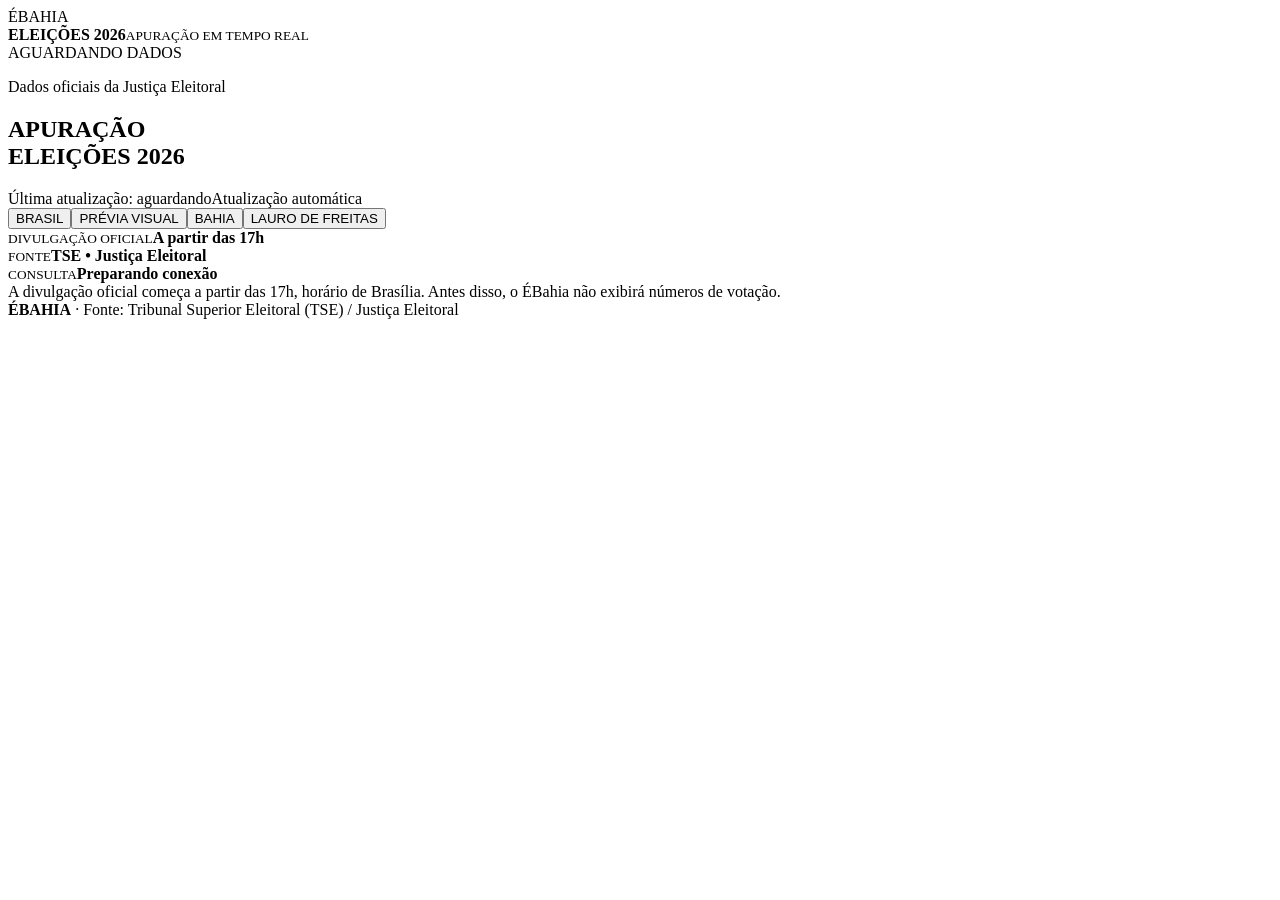
==== apuracao/index.html @ 5ac5dae2 "Publica interface da apuração 2026" ====
<!doctype html><html lang="pt-BR"><head><meta charset="UTF-8"><meta name="viewport" content="width=device-width,initial-scale=1"><title>ÉBahia | Apuração 2026</title><link rel="stylesheet" href="style.css"></head><body><header><div class="brand">É<span>BAHIA</span></div><div><b>ELEIÇÕES 2026</b><small>APURAÇÃO EM TEMPO REAL</small></div><div id="status" class="status">AGUARDANDO DADOS</div></header><main><section class="hero"><p>Dados oficiais da Justiça Eleitoral</p><h1>APURAÇÃO<br><span>ELEIÇÕES 2026</span></h1><div class="meta"><span id="updated">Última atualização: aguardando</span><span id="auto">Atualização automática</span></div></section><nav><button class="active" data-view="br">BRASIL</button><button data-view="demo">PRÉVIA VISUAL</button><button data-view="ba">BAHIA</button><button data-view="lauro">LAURO DE FREITAS</button></nav><div class="countdown"><div><small>DIVULGAÇÃO OFICIAL</small><b id="countdown">A partir das 17h</b></div><div><small>FONTE</small><b>TSE • Justiça Eleitoral</b></div><div><small>CONSULTA</small><b id="health">Preparando conexão</b></div></div><div id="notice" class="notice">A divulgação oficial começa a partir das 17h, horário de Brasília. Antes disso, o ÉBahia não exibirá números de votação.</div><section id="cards" class="grid"></section></main><footer><b>ÉBAHIA</b> · Fonte: Tribunal Superior Eleitoral (TSE) / Justiça Eleitoral <span id="clock"></span></footer><script src="app.js"></script></body></html>
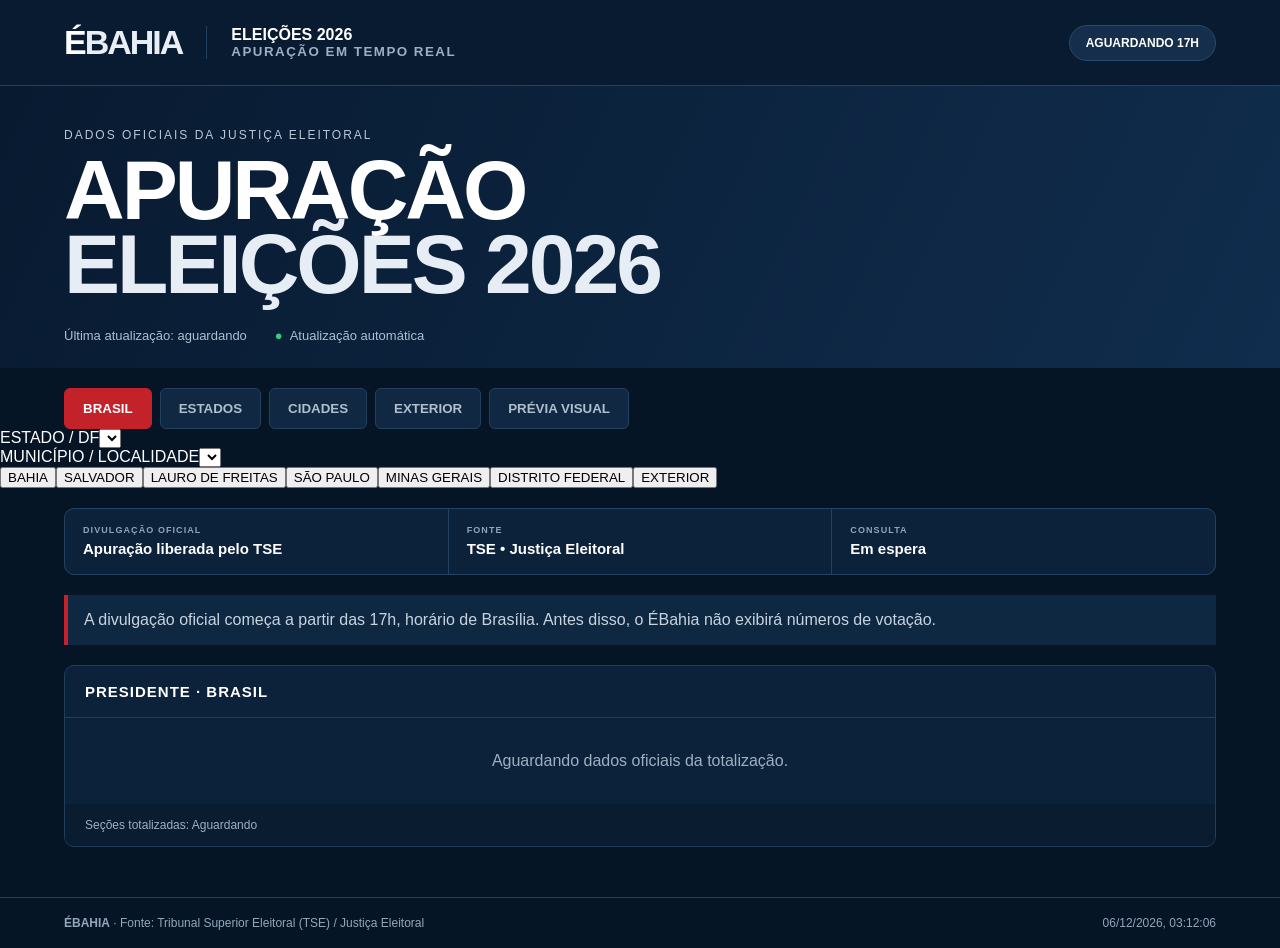
==== commit eda224ee: "Amplia navegação da apuração para estados, cidades e exterior" ====
--- a/apuracao/index.html
+++ b/apuracao/index.html
@@ -1 +1 @@
-<!doctype html><html lang="pt-BR"><head><meta charset="UTF-8"><meta name="viewport" content="width=device-width,initial-scale=1"><title>ÉBahia | Apuração 2026</title><link rel="stylesheet" href="style.css"></head><body><header><div class="brand">É<span>BAHIA</span></div><div><b>ELEIÇÕES 2026</b><small>APURAÇÃO EM TEMPO REAL</small></div><div id="status" class="status">AGUARDANDO DADOS</div></header><main><section class="hero"><p>Dados oficiais da Justiça Eleitoral</p><h1>APURAÇÃO<br><span>ELEIÇÕES 2026</span></h1><div class="meta"><span id="updated">Última atualização: aguardando</span><span id="auto">Atualização automática</span></div></section><nav><button class="active" data-view="br">BRASIL</button><button data-view="demo">PRÉVIA VISUAL</button><button data-view="ba">BAHIA</button><button data-view="lauro">LAURO DE FREITAS</button></nav><div class="countdown"><div><small>DIVULGAÇÃO OFICIAL</small><b id="countdown">A partir das 17h</b></div><div><small>FONTE</small><b>TSE • Justiça Eleitoral</b></div><div><small>CONSULTA</small><b id="health">Preparando conexão</b></div></div><div id="notice" class="notice">A divulgação oficial começa a partir das 17h, horário de Brasília. Antes disso, o ÉBahia não exibirá números de votação.</div><section id="cards" class="grid"></section></main><footer><b>ÉBAHIA</b> · Fonte: Tribunal Superior Eleitoral (TSE) / Justiça Eleitoral <span id="clock"></span></footer><script src="app.js"></script></body></html>+<!doctype html><html lang="pt-BR"><head><meta charset="UTF-8"><meta name="viewport" content="width=device-width,initial-scale=1"><title>ÉBahia | Apuração 2026</title><link rel="stylesheet" href="style.css"></head><body><header><div class="brand">É<span>BAHIA</span></div><div><b>ELEIÇÕES 2026</b><small>APURAÇÃO EM TEMPO REAL</small></div><div id="status" class="status">AGUARDANDO DADOS</div></header><main><section class="hero"><p>Dados oficiais da Justiça Eleitoral</p><h1>APURAÇÃO<br><span>ELEIÇÕES 2026</span></h1><div class="meta"><span id="updated">Última atualização: aguardando</span><span>Atualização automática</span></div></section><nav><button class="active" data-view="br">BRASIL</button><button data-view="states">ESTADOS</button><button data-view="cities">CIDADES</button><button data-view="exterior">EXTERIOR</button><button data-view="demo">PRÉVIA VISUAL</button></nav><section id="filters" class="filters hidden"><div id="stateBox"><label for="stateSelect">ESTADO / DF</label><select id="stateSelect"></select></div><div id="cityBox"><label for="citySelect">MUNICÍPIO / LOCALIDADE</label><select id="citySelect"></select></div></section><div class="quick"><button data-quick="ba">BAHIA</button><button data-quick="salvador">SALVADOR</button><button data-quick="lauro">LAURO DE FREITAS</button><button data-quick="sp">SÃO PAULO</button><button data-quick="mg">MINAS GERAIS</button><button data-quick="df">DISTRITO FEDERAL</button><button data-quick="zz">EXTERIOR</button></div><div class="countdown"><div><small>DIVULGAÇÃO OFICIAL</small><b id="countdown">A partir das 17h</b></div><div><small>FONTE</small><b>TSE • Justiça Eleitoral</b></div><div><small>CONSULTA</small><b id="health">Preparando conexão</b></div></div><div id="notice" class="notice">A divulgação oficial começa a partir das 17h, horário de Brasília. Antes disso, o ÉBahia não exibirá números de votação.</div><section id="cards" class="grid"></section></main><footer><b>ÉBAHIA</b> · Fonte: Tribunal Superior Eleitoral (TSE) / Justiça Eleitoral <span id="clock"></span></footer><script src="app.js"></script></body></html>
--- a/apuracao/style.css
+++ b/apuracao/style.css
@@ -0,0 +1 @@
+:root{--navy:#07192e;--navy2:#0d2744;--red:#c3222a;--white:#fff;--muted:#9dafc2;--line:#24415f}*{box-sizing:border-box}body{margin:0;background:#061526;color:#fff;font-family:Arial,Helvetica,sans-serif}header{height:86px;background:#081b31;border-bottom:1px solid var(--line);display:flex;align-items:center;padding:0 5vw;gap:24px}.brand{font-size:34px;font-weight:900;letter-spacing:-2px}.brand span{color:#e9eef5}header>div:nth-child(2){display:flex;flex-direction:column;border-left:1px solid var(--line);padding-left:24px}header small{color:var(--muted);font-weight:700;letter-spacing:1.5px}.status{margin-left:auto;background:#142e4b;border:1px solid #294b6c;border-radius:30px;padding:10px 16px;font-size:12px;font-weight:800}.hero{padding:42px 5vw 25px;background:linear-gradient(115deg,#081a30,#102d4d)}.hero p{color:#b9c7d6;margin:0 0 12px;text-transform:uppercase;font-size:12px;letter-spacing:2px}.hero h1{font-size:clamp(38px,7vw,84px);line-height:.88;margin:0;letter-spacing:-3px}.hero h1 span{color:#e6edf5}.meta{display:flex;gap:28px;margin-top:26px;color:#aebfd0;font-size:13px}.meta span:last-child:before{content:"●";color:#35d07f;margin-right:7px}nav{display:flex;gap:8px;padding:20px 5vw 0}nav button{background:#102841;color:#aebfd0;border:1px solid #23415e;border-radius:6px;padding:12px 18px;font-weight:800;cursor:pointer}nav button.active{background:var(--red);color:white;border-color:var(--red)}.notice{margin:20px 5vw;background:#0e2842;border-left:4px solid var(--red);padding:16px;color:#c7d3df}.grid{padding:0 5vw 50px;display:grid;grid-template-columns:repeat(auto-fit,minmax(300px,1fr));gap:18px}.card{background:#0c223a;border:1px solid #203d5a;border-radius:10px;overflow:hidden}.card h2{font-size:15px;letter-spacing:1px;margin:0;padding:17px 20px;border-bottom:1px solid #203d5a}.candidate{padding:16px 20px;border-bottom:1px solid #193650}.candidate:last-child{border:0}.row{display:flex;justify-content:space-between;gap:15px;align-items:end}.name{font-weight:900;font-size:18px}.party{font-size:11px;color:#9cafc1;margin-top:3px}.pct{font-weight:900;font-size:23px}.bar{height:5px;background:#1a3854;margin-top:10px;border-radius:8px;overflow:hidden}.bar i{display:block;height:100%;background:#d5dde7}.empty{padding:34px 20px;color:#9fb0c0;text-align:center}.progress{padding:14px 20px;background:#091c30;color:#9eb0c2;font-size:12px}footer{border-top:1px solid var(--line);padding:18px 5vw;color:#92a7ba;font-size:12px}footer span{float:right}@media(max-width:650px){header{height:auto;padding:18px 20px;flex-wrap:wrap}.brand{font-size:28px}.status{margin-left:0}.hero{padding:34px 20px 22px}.hero h1{letter-spacing:-2px}.meta{flex-direction:column;gap:7px}nav{padding:16px 20px 0;overflow:auto}nav button{white-space:nowrap}.notice{margin:16px 20px}.grid{padding:0 20px 35px;grid-template-columns:1fr}footer span{float:none;display:block;margin-top:8px}}.countdown{margin:20px 5vw 0;display:grid;grid-template-columns:repeat(3,1fr);gap:1px;background:#24415f;border:1px solid #24415f;border-radius:10px;overflow:hidden}.countdown>div{background:#0c223a;padding:16px 18px}.countdown small{display:block;color:#8fa5ba;font-size:9px;font-weight:900;letter-spacing:.12em;margin-bottom:5px}.countdown b{font-size:15px}.status{white-space:nowrap}@media(max-width:650px){.countdown{margin:16px 20px 0;grid-template-columns:1fr}.countdown>div{padding:12px 15px}}
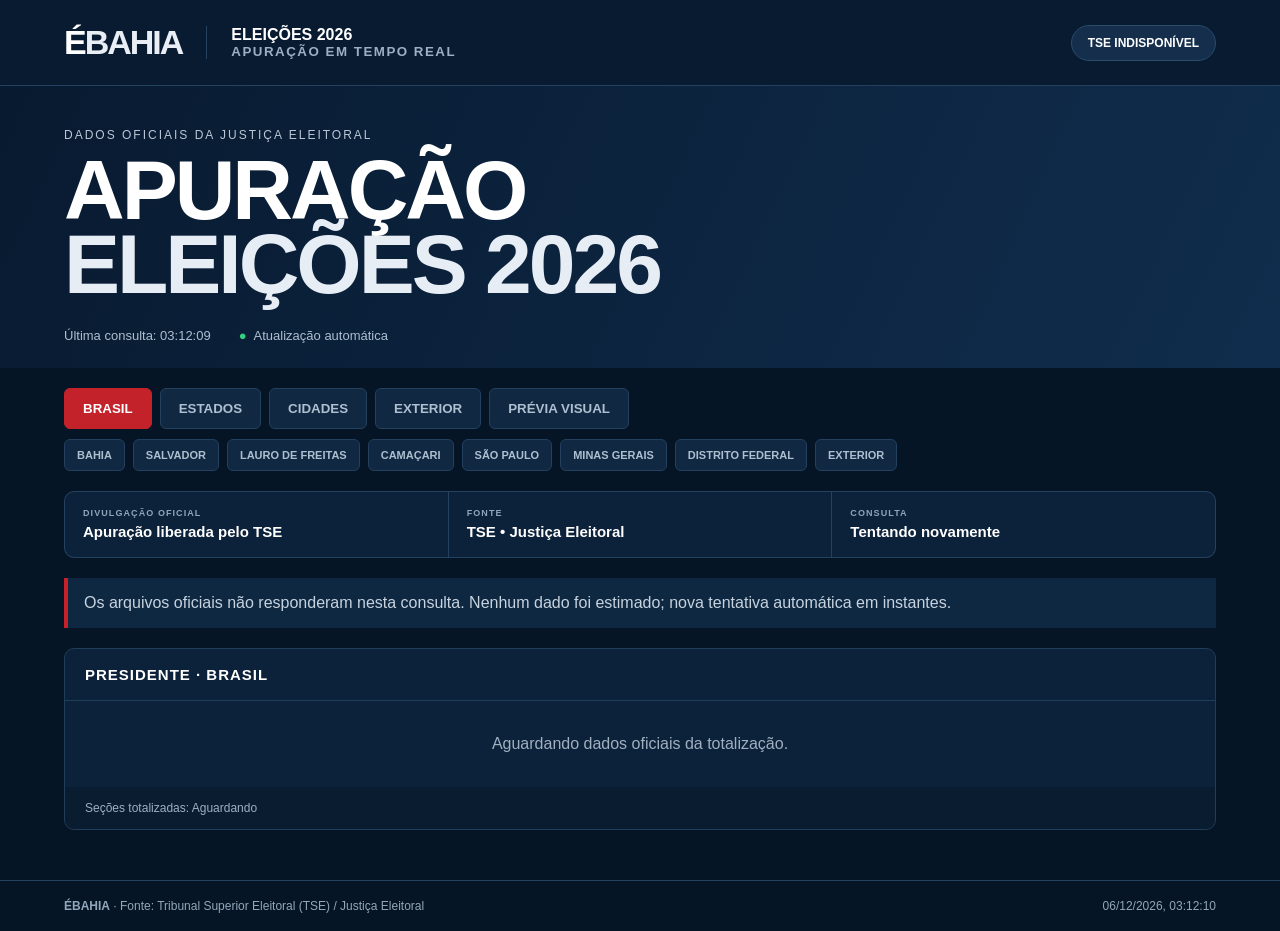
==== commit a5bd2634: "Adiciona Camaçari aos atalhos da apuração" ====
--- a/apuracao/index.html
+++ b/apuracao/index.html
@@ -1 +1 @@
-<!doctype html><html lang="pt-BR"><head><meta charset="UTF-8"><meta name="viewport" content="width=device-width,initial-scale=1"><title>ÉBahia | Apuração 2026</title><link rel="stylesheet" href="style.css"></head><body><header><div class="brand">É<span>BAHIA</span></div><div><b>ELEIÇÕES 2026</b><small>APURAÇÃO EM TEMPO REAL</small></div><div id="status" class="status">AGUARDANDO DADOS</div></header><main><section class="hero"><p>Dados oficiais da Justiça Eleitoral</p><h1>APURAÇÃO<br><span>ELEIÇÕES 2026</span></h1><div class="meta"><span id="updated">Última atualização: aguardando</span><span>Atualização automática</span></div></section><nav><button class="active" data-view="br">BRASIL</button><button data-view="states">ESTADOS</button><button data-view="cities">CIDADES</button><button data-view="exterior">EXTERIOR</button><button data-view="demo">PRÉVIA VISUAL</button></nav><section id="filters" class="filters hidden"><div id="stateBox"><label for="stateSelect">ESTADO / DF</label><select id="stateSelect"></select></div><div id="cityBox"><label for="citySelect">MUNICÍPIO / LOCALIDADE</label><select id="citySelect"></select></div></section><div class="quick"><button data-quick="ba">BAHIA</button><button data-quick="salvador">SALVADOR</button><button data-quick="lauro">LAURO DE FREITAS</button><button data-quick="sp">SÃO PAULO</button><button data-quick="mg">MINAS GERAIS</button><button data-quick="df">DISTRITO FEDERAL</button><button data-quick="zz">EXTERIOR</button></div><div class="countdown"><div><small>DIVULGAÇÃO OFICIAL</small><b id="countdown">A partir das 17h</b></div><div><small>FONTE</small><b>TSE • Justiça Eleitoral</b></div><div><small>CONSULTA</small><b id="health">Preparando conexão</b></div></div><div id="notice" class="notice">A divulgação oficial começa a partir das 17h, horário de Brasília. Antes disso, o ÉBahia não exibirá números de votação.</div><section id="cards" class="grid"></section></main><footer><b>ÉBAHIA</b> · Fonte: Tribunal Superior Eleitoral (TSE) / Justiça Eleitoral <span id="clock"></span></footer><script src="app.js"></script></body></html>+<!doctype html><html lang="pt-BR"><head><meta charset="UTF-8"><meta name="viewport" content="width=device-width,initial-scale=1"><title>ÉBahia | Apuração 2026</title><link rel="stylesheet" href="style.css"></head><body><header><div class="brand">É<span>BAHIA</span></div><div><b>ELEIÇÕES 2026</b><small>APURAÇÃO EM TEMPO REAL</small></div><div id="status" class="status">AGUARDANDO DADOS</div></header><main><section class="hero"><p>Dados oficiais da Justiça Eleitoral</p><h1>APURAÇÃO<br><span>ELEIÇÕES 2026</span></h1><div class="meta"><span id="updated">Última atualização: aguardando</span><span>Atualização automática</span></div></section><nav><button class="active" data-view="br">BRASIL</button><button data-view="states">ESTADOS</button><button data-view="cities">CIDADES</button><button data-view="exterior">EXTERIOR</button><button data-view="demo">PRÉVIA VISUAL</button></nav><section id="filters" class="filters hidden"><div id="stateBox"><label for="stateSelect">ESTADO / DF</label><select id="stateSelect"></select></div><div id="cityBox"><label for="citySelect">MUNICÍPIO / LOCALIDADE</label><select id="citySelect"></select></div></section><div class="quick"><button data-quick="ba">BAHIA</button><button data-quick="salvador">SALVADOR</button><button data-quick="lauro">LAURO DE FREITAS</button><button data-quick="camacari">CAMAÇARI</button><button data-quick="sp">SÃO PAULO</button><button data-quick="mg">MINAS GERAIS</button><button data-quick="df">DISTRITO FEDERAL</button><button data-quick="zz">EXTERIOR</button></div><div class="countdown"><div><small>DIVULGAÇÃO OFICIAL</small><b id="countdown">A partir das 17h</b></div><div><small>FONTE</small><b>TSE • Justiça Eleitoral</b></div><div><small>CONSULTA</small><b id="health">Preparando conexão</b></div></div><div id="notice" class="notice">A divulgação oficial começa a partir das 17h, horário de Brasília. Antes disso, o ÉBahia não exibirá números de votação.</div><section id="cards" class="grid"></section></main><footer><b>ÉBAHIA</b> · Fonte: Tribunal Superior Eleitoral (TSE) / Justiça Eleitoral <span id="clock"></span></footer><script src="app.js"></script></body></html>
--- a/apuracao/style.css
+++ b/apuracao/style.css
@@ -1 +1 @@
-:root{--navy:#07192e;--navy2:#0d2744;--red:#c3222a;--white:#fff;--muted:#9dafc2;--line:#24415f}*{box-sizing:border-box}body{margin:0;background:#061526;color:#fff;font-family:Arial,Helvetica,sans-serif}header{height:86px;background:#081b31;border-bottom:1px solid var(--line);display:flex;align-items:center;padding:0 5vw;gap:24px}.brand{font-size:34px;font-weight:900;letter-spacing:-2px}.brand span{color:#e9eef5}header>div:nth-child(2){display:flex;flex-direction:column;border-left:1px solid var(--line);padding-left:24px}header small{color:var(--muted);font-weight:700;letter-spacing:1.5px}.status{margin-left:auto;background:#142e4b;border:1px solid #294b6c;border-radius:30px;padding:10px 16px;font-size:12px;font-weight:800}.hero{padding:42px 5vw 25px;background:linear-gradient(115deg,#081a30,#102d4d)}.hero p{color:#b9c7d6;margin:0 0 12px;text-transform:uppercase;font-size:12px;letter-spacing:2px}.hero h1{font-size:clamp(38px,7vw,84px);line-height:.88;margin:0;letter-spacing:-3px}.hero h1 span{color:#e6edf5}.meta{display:flex;gap:28px;margin-top:26px;color:#aebfd0;font-size:13px}.meta span:last-child:before{content:"●";color:#35d07f;margin-right:7px}nav{display:flex;gap:8px;padding:20px 5vw 0}nav button{background:#102841;color:#aebfd0;border:1px solid #23415e;border-radius:6px;padding:12px 18px;font-weight:800;cursor:pointer}nav button.active{background:var(--red);color:white;border-color:var(--red)}.notice{margin:20px 5vw;background:#0e2842;border-left:4px solid var(--red);padding:16px;color:#c7d3df}.grid{padding:0 5vw 50px;display:grid;grid-template-columns:repeat(auto-fit,minmax(300px,1fr));gap:18px}.card{background:#0c223a;border:1px solid #203d5a;border-radius:10px;overflow:hidden}.card h2{font-size:15px;letter-spacing:1px;margin:0;padding:17px 20px;border-bottom:1px solid #203d5a}.candidate{padding:16px 20px;border-bottom:1px solid #193650}.candidate:last-child{border:0}.row{display:flex;justify-content:space-between;gap:15px;align-items:end}.name{font-weight:900;font-size:18px}.party{font-size:11px;color:#9cafc1;margin-top:3px}.pct{font-weight:900;font-size:23px}.bar{height:5px;background:#1a3854;margin-top:10px;border-radius:8px;overflow:hidden}.bar i{display:block;height:100%;background:#d5dde7}.empty{padding:34px 20px;color:#9fb0c0;text-align:center}.progress{padding:14px 20px;background:#091c30;color:#9eb0c2;font-size:12px}footer{border-top:1px solid var(--line);padding:18px 5vw;color:#92a7ba;font-size:12px}footer span{float:right}@media(max-width:650px){header{height:auto;padding:18px 20px;flex-wrap:wrap}.brand{font-size:28px}.status{margin-left:0}.hero{padding:34px 20px 22px}.hero h1{letter-spacing:-2px}.meta{flex-direction:column;gap:7px}nav{padding:16px 20px 0;overflow:auto}nav button{white-space:nowrap}.notice{margin:16px 20px}.grid{padding:0 20px 35px;grid-template-columns:1fr}footer span{float:none;display:block;margin-top:8px}}.countdown{margin:20px 5vw 0;display:grid;grid-template-columns:repeat(3,1fr);gap:1px;background:#24415f;border:1px solid #24415f;border-radius:10px;overflow:hidden}.countdown>div{background:#0c223a;padding:16px 18px}.countdown small{display:block;color:#8fa5ba;font-size:9px;font-weight:900;letter-spacing:.12em;margin-bottom:5px}.countdown b{font-size:15px}.status{white-space:nowrap}@media(max-width:650px){.countdown{margin:16px 20px 0;grid-template-columns:1fr}.countdown>div{padding:12px 15px}}+:root{--navy:#07192e;--navy2:#0d2744;--red:#c3222a;--white:#fff;--muted:#9dafc2;--line:#24415f}*{box-sizing:border-box}body{margin:0;background:#061526;color:#fff;font-family:Arial,Helvetica,sans-serif}header{min-height:86px;background:#081b31;border-bottom:1px solid var(--line);display:flex;align-items:center;padding:0 5vw;gap:24px}.brand{font-size:34px;font-weight:900;letter-spacing:-2px}.brand span{color:#e9eef5}header>div:nth-child(2){display:flex;flex-direction:column;border-left:1px solid var(--line);padding-left:24px}header small{color:var(--muted);font-weight:700;letter-spacing:1.5px}.status{margin-left:auto;background:#142e4b;border:1px solid #294b6c;border-radius:30px;padding:10px 16px;font-size:12px;font-weight:800;white-space:nowrap}.hero{padding:42px 5vw 25px;background:linear-gradient(115deg,#081a30,#102d4d)}.hero p{color:#b9c7d6;margin:0 0 12px;text-transform:uppercase;font-size:12px;letter-spacing:2px}.hero h1{font-size:clamp(38px,7vw,84px);line-height:.88;margin:0;letter-spacing:-3px}.hero h1 span{color:#e6edf5}.meta{display:flex;gap:28px;margin-top:26px;color:#aebfd0;font-size:13px}.meta span:last-child:before{content:"●";color:#35d07f;margin-right:7px}nav,.quick{display:flex;gap:8px;padding:20px 5vw 0;overflow:auto}nav button,.quick button{background:#102841;color:#aebfd0;border:1px solid #23415e;border-radius:6px;padding:12px 18px;font-weight:800;cursor:pointer;white-space:nowrap}nav button.active{background:var(--red);color:white;border-color:var(--red)}.quick{padding-top:10px}.quick button{font-size:11px;padding:9px 12px}.filters{margin:16px 5vw 0;padding:16px;background:#0c223a;border:1px solid #203d5a;border-radius:10px;display:grid;grid-template-columns:1fr 2fr;gap:12px}.filters label{display:block;color:#8fa5ba;font-size:9px;font-weight:900;letter-spacing:.12em;margin-bottom:6px}.filters select{width:100%;background:#081b31;color:#fff;border:1px solid #294b6c;border-radius:6px;padding:12px}.hidden{display:none!important}.countdown{margin:20px 5vw 0;display:grid;grid-template-columns:repeat(3,1fr);gap:1px;background:#24415f;border:1px solid #24415f;border-radius:10px;overflow:hidden}.countdown>div{background:#0c223a;padding:16px 18px}.countdown small{display:block;color:#8fa5ba;font-size:9px;font-weight:900;letter-spacing:.12em;margin-bottom:5px}.countdown b{font-size:15px}.notice{margin:20px 5vw;background:#0e2842;border-left:4px solid var(--red);padding:16px;color:#c7d3df}.grid{padding:0 5vw 50px;display:grid;grid-template-columns:repeat(auto-fit,minmax(300px,1fr));gap:18px}.card{background:#0c223a;border:1px solid #203d5a;border-radius:10px;overflow:hidden}.card h2{font-size:15px;letter-spacing:1px;margin:0;padding:17px 20px;border-bottom:1px solid #203d5a}.candidate{padding:16px 20px;border-bottom:1px solid #193650}.row{display:flex;justify-content:space-between;gap:15px;align-items:end}.name{font-weight:900;font-size:18px}.party{font-size:11px;color:#9cafc1;margin-top:3px}.pct{font-weight:900;font-size:23px}.bar{height:5px;background:#1a3854;margin-top:10px;border-radius:8px;overflow:hidden}.bar i{display:block;height:100%;background:#d5dde7}.empty{padding:34px 20px;color:#9fb0c0;text-align:center}.progress{padding:14px 20px;background:#091c30;color:#9eb0c2;font-size:12px}footer{border-top:1px solid var(--line);padding:18px 5vw;color:#92a7ba;font-size:12px}footer span{float:right}@media(max-width:650px){header{padding:18px 20px;flex-wrap:wrap}.brand{font-size:28px}.status{margin-left:0}.hero{padding:34px 20px 22px}.hero h1{letter-spacing:-2px}.meta{flex-direction:column;gap:7px}nav,.quick{padding-left:20px;padding-right:20px}.filters{margin:14px 20px 0;grid-template-columns:1fr}.countdown{margin:16px 20px 0;grid-template-columns:1fr}.countdown>div{padding:12px 15px}.notice{margin:16px 20px}.grid{padding:0 20px 35px;grid-template-columns:1fr}footer span{float:none;display:block;margin-top:8px}}
